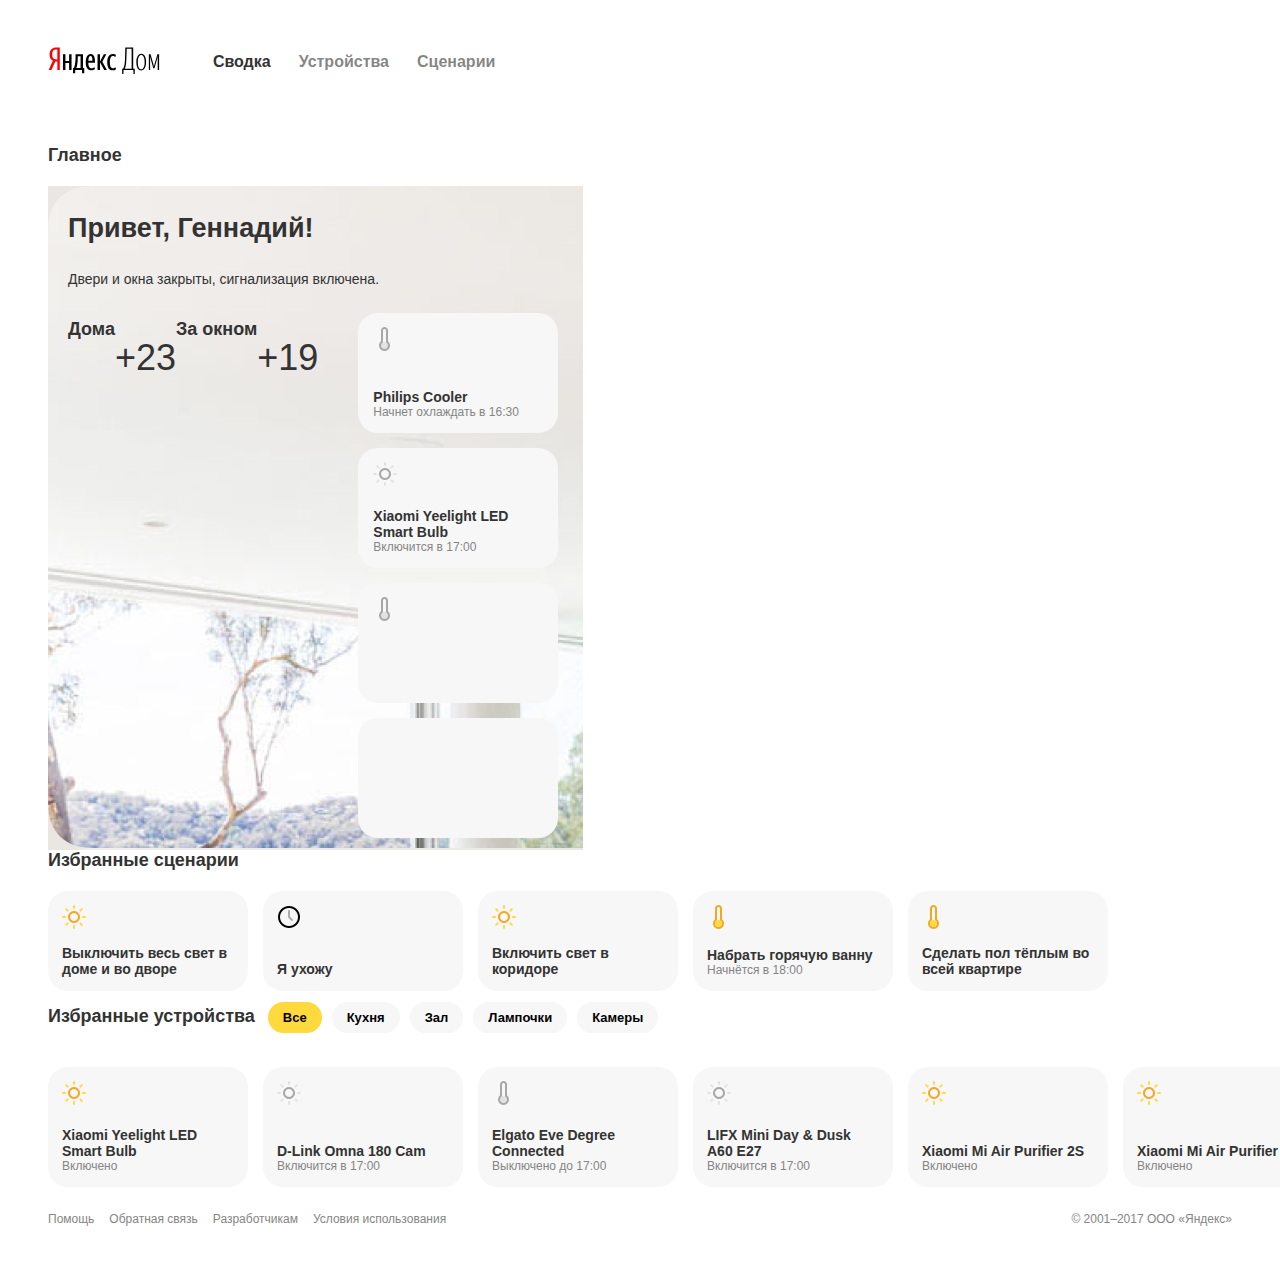
==== index.html @ 020e93a2 "добавлены базовые стили, отступы, шрифты, цвета" ====
<!DOCTYPE html>
<html lang="en">
<head>
  <meta charset="UTF-8">
  <meta name="viewport" content="width=device-width, initial-scale=1.0">
  <meta http-equiv="X-UA-Compatible" content="ie=edge">
  <link rel="stylesheet" href="css/style.css" />
  <title>Яндекс дом</title>
</head>
<body>
  <header class="main-header">
    <nav class="site-navigation">
      <ul class="site-navigation__list">
        <li class="site-navigation__item site-logo">
          <a href="#" class="site-navigation__link">
            <svg xmlns="http://www.w3.org/2000/svg" width="112.884" height="38.04">
              <path fill="red" d="M9.35 21.43v8.68h2.44V7.45H8.15c-3.59 0-6.6 2.38-6.6 7.13 0 3.39 1.33 5.23 3.33 6.25L.63 30.11h2.83l3.86-8.68zm0-2.03h-1.3c-2.12 0-3.87-1.17-3.87-4.82 0-3.77 1.91-5.07 3.87-5.07h1.3z"/>
              <path d="M36.26 28.09H35V14.14h-7.42v1.36c0 4.25-.16 9.19-1.62 12.59h-.98v5.16h2.22v-3.14h6.85v3.14h2.21zm10.75.95l-.57-1.9c-.63.44-1.74 1.07-3.14 1.07-1.96 0-2.98-1.9-2.98-5.51h6.66v-1.37c0-5.42-1.74-7.41-4.41-7.41-3.39 0-4.82 3.74-4.82 8.87 0 4.92 2.03 7.55 5.33 7.55 1.59 0 2.92-.51 3.93-1.3zm-25.9-14.9v6.78h-3.68v-6.78h-2.47v15.97h2.47v-7.16h3.68v7.16h2.44V14.14zM56.2 30.11h2.7l-4.53-8.46 3.96-7.51h-2.51l-3.83 7.38v-7.38h-2.47v15.97h2.47v-7.95zm8.5.23c1.46 0 2.47-.48 3.33-1.21l-.57-1.84c-.57.51-1.49.99-2.7.99-1.99 0-2.95-2.29-2.95-6.28 0-4.03 1.27-6.02 3.05-6.02 1.01 0 1.96.54 2.63 1.11l.35-2.35c-.7-.44-1.52-.82-2.95-.82-3.74 0-5.67 3.2-5.67 8.21 0 5.45 2.06 8.21 5.48 8.21zm-32.14-2.25h-4.25c1.33-3.4 1.49-8.31 1.49-11.67v-.28h2.76zm10.01-12.14c1.43 0 1.87 1.99 1.87 4.72h-4.09c.16-2.85.7-4.72 2.22-4.72zm41.05 12.87h-7.06c.85-1.05 1.36-3.3 1.64-6.69.26-3.27.42-7.64.51-13.38h4.91zm1.91 5.07h1.23v-5.07h-1.55V7.45h-7.93c-.09 6.31-.19 11.32-.5 14.68-.32 3.23-.86 5.77-1.97 6.69h-.66v5.07h1.23l.22-3.78h9.7zm7.7-3.46c2.76 0 4.88-3.1 4.88-8.4 0-5.48-2.12-8.21-4.88-8.21s-4.88 3.08-4.88 8.4c0 5.45 2.12 8.21 4.88 8.21zm0-1.2c-1.87 0-3.39-2.13-3.39-7.1 0-4.85 1.52-7.07 3.39-7.07s3.39 2.06 3.39 7.07c0 4.82-1.52 7.1-3.39 7.1zm12.05-1.02h1.23l2.66-9.38c.23-.76.35-1.49.51-2.38h.13c-.06.89-.13 1.75-.13 2.82v10.84h1.43V14.14h-1.71l-2.86 9.76c-.31 1.14-.44 1.87-.54 2.7h-.12c-.1-.83-.19-1.56-.51-2.7l-2.79-9.76h-1.74v15.97h1.27V19.27c0-1.14-.1-1.93-.16-2.79h.12c.19.8.29 1.49.54 2.35z"/>
            </svg>
            <span class="visually-hidden">Яндекс дом</span>
          </a>
        </li>
        <li class="site-navigation__item">
          <a href="#" class="site-navigation__link --active">Сводка</a>
        </li>
        <li class="site-navigation__item">
          <a href="#" class="site-navigation__link">Устройства</a>
        </li>
        <li class="site-navigation__item">
          <a href="#" class="site-navigation__link">Сценарии</a>
        </li>
      </ul>
    </nav>
  </header>
  <main class="main-page">
    <h1 class="visually-hidden">Главная страница "Умный дом"</h1>
    <section class="current-state">
      <h2 class="current-state__header section-header">Главное</h2>
      <div class="current-state__container">
        <div class="left-side">
          <h3 class="greeting-message">Привет, Геннадий!</h3>
          <p class="current-state__text general-state">Двери и окна закрыты, сигнализация включена.</p>
          <div class="temperature">
            <h3 class="temperature__header">Дома</h3>
            <p class="temperature__text">+23</p>
            <h3 class="temperature__header">За окном</h3>
            <p class="temperature__text">+19</p>          
          <div>
        </div>  
        <ul class="current-state__list schedule">
          <li class="schedule__item item-block">
            <div class="schedule__icon icon temperature-off"></div>
            <div class="item-container">
              <h3 class="schedule__item-header item-header">Philips Cooler</h3>
              <p class="schedule__item-text item-text">Начнет охлаждать в 16:30</p>
            </div>
          </li> 
          <li class="schedule__item item-block">
            <div class="schedule__icon icon light-off"></div>
            <div class="item-container">
              <h3 class="schedule__item-header item-header">Xiaomi Yeelight LED Smart Bulb</h3>
              <p class="schedule__item-text item-text">Включится в 17:00</p>
            </div>
          </li>
          <li class="schedule__item item-block">
            <div class="schedule__icon icon temperature-off"></div>
            <div class="item-container">
              <h3 class="schedule__item-header item-header"></h3>
              <p class="schedule__item-text item-text"></p>
            </div>
          </li> 
          <li class="schedule__item item-block">
            <div class="schedule__icon icon temperature__off"></div>
            <div class="item-container">
              <h3 class="schedule__item-header item-header"></h3>
              <p class="schedule__item-text item-text"></p>
            </div>
          </li>  
        </ul>
      </div>
    </section>
    <section class="favorites">
      <h2 class="favorites__header section-header">Избранные сценарии</h2>
      <ul class="favorites__list">
        <li class="favorites__item item-block">
          <div class="favorites__icon icon light-on"></div>
          <div class="item-container">
            <h3 class="favorites__item-header item-header">Выключить весь свет в доме и во дворе</h3>
            <p class="favorites__item-text item-text"></p> 
          </div>
        </li>
        <li class="favorites__item item-block">
          <div class="favorites__icon icon clock"></div>
          <div class="item-container">
            <h3 class="favorites__item-header item-header">Я ухожу</h3>
            <p class="favorites__item-text item-text"></p> 
          </div>
        </li>
        <li class="favorites__item item-block">
          <div class="favorites__icon icon light-on"></div>
          <div class="item-container">
            <h3 class="favorites__item-header item-header">Включить свет в коридоре</h3>
            <p class="favorites__item-text item-text"></p> 
          </div>
        </li>
        <li class="favorites__item item-block">
          <div class="favorites__icon icon temperature-on"></div>
          <div class="item-container">
            <h3 class="favorites__item-header item-header">Набрать горячую ванну</h3>
            <p class="favorites__item-text item-text">Начнётся в 18:00</p> 
          </div>
        </li>
        <li class="favorites__item item-block">
          <div class="favorites__icon icon temperature-on"></div>
          <div class="item-container">
            <h3 class="favorites__item-header item-header">Сделать пол тёплым во всей квартире</h3>
            <p class="favorites__item-text item-text"></p> 
          </div>
        </li>
      </ul>
    </section>
    <section class="features">
      <div class="features-container">
        <h2 class="features__header section-header">Избранные устройства</h2>
        <nav class="features__navigation">
          <ul class="features__navigation-list">
           <li class="features__navigation-item">
              <a href="#" class="features__navigation-link --selected">Все</a>
            </li>
           <li class="features__navigation-item">
              <a href="#" class="features__navigation-link">Кухня</a>
            </li>
           <li class="features__navigation-item">
             <a href="#" class="features__navigation-link">Зал</a>
            </li>
           <li class="features__navigation-item">
             <a href="#" class="features__navigation-link">Лампочки</a>
          </li>
            <li class="features__navigation-item">
              <a href="#" class="features__navigation-link">Камеры</a>
            </li>
          </ul>
        </nav>
      </div>
      <ul class="features__list">
        <li class="features__item item-block">
          <div class="features__icon icon light-on"></div>
          <div class="item-container">
            <h3 class="features__item-header item-header">Xiaomi Yeelight LED Smart Bulb</h3>
            <p class="features__item-text item-text">Включено</p> 
          </div>  
        </li>
        <li class="features__item item-block">
          <div class="features__icon icon light-off"></div>
          <div class="item-container">
            <h3 class="features__item-header item-header">D-Link Omna 180 Cam</h3>
            <p class="features__item-text item-text">Включится в 17:00</p> 
          </div>  
        </li>
        <li class="features__item item-block">
          <div class="features__icon icon temperature-off"></div>
          <div class="item-container">
            <h3 class="features__item-header item-header">Elgato Eve Degree Connected</h3>
            <p class="features__item-text item-text">Выключено до 17:00</p> 
          </div>
        </li>
        <li class="features__item item-block">
          <div class="features__icon icon light-off"></div>
          <div class="item-container">
            <h3 class="features__item-header item-header">LIFX Mini Day & Dusk A60 E27</h3>
            <p class="features__item-text item-text">Включится в 17:00</p> 
          </div>
        </li>
        <li class="features__item item-block">
          <div class="features__icon icon light-on"></div>
          <div class="item-container">
            <h3 class="features__item-header item-header">Xiaomi Mi Air Purifier 2S</h3>
            <p class="features__item-text item-text">Включено</p> 
          </div>
        </li>
        <li class="features__item item-block">
          <div class="features__icon icon light-on"></div>
          <div class="item-container">
            <h3 class="features__item-header item-header">Xiaomi Mi Air Purifier 2S</h3>
            <p class="features__item-text item-text">Включено</p> 
          </div>
        </li>
        <li class="features__item item-block">
          <div class="features__icon icon light-on"></div>
          <div class="item-container">
            <h3 class="features__item-header item-header">Xiaomi Mi Air Purifier 2S</h3>
            <p class="features__item-text item-text">Включено</p> 
          </div>
        </li>    
      </ul>
    </section>
  </main>
  <footer class="footer">
    <ul class="footer__list">
      <li class="footer__item">
        <a href="#" class="footer__link">Помощь</a>
      </li>
      <li class="footer__item">
        <a href="#" class="footer__link">Обратная связь</a>
      </li>
      <li class="footer__item">
        <a href="#" class="footer__link">Разработчикам</a>
      </li>
      <li class="footer__item">
        <a href="#" class="footer__link">Условия использования</a>
      </li>
    </ul>
    <p class="about-company">© 2001–2017  ООО «Яндекс»</p>
  </footer>
</body>
</html>
---- css/style.css ----
body {
  padding-left: 40px;
  padding-right: 40px;
  font-family: Arial, Helvetica, sans-serif;
  font-size: 12px;
  line-height: 14px;
  color: #333;
  box-sizing: border-box;
}

*, *::before, *::after {
  box-sizing: inherit;
}

.visually-hidden {
  position: absolute;
  clip: rect(0 0 0 0);
  width: 1px;
  height: 1px;
  margin: -1px;
}

.main-header {
  padding-top: 32px;
  padding-bottom: 33px; 
}

.site-navigation__list {
  display: flex;
  align-items: center;
  padding: 0;
  margin: 0;
  list-style: none;
}

.site-navigation__item {
  padding: 0;
  margin: 0;
  margin-right: 28px;
}

.site-navigation__item:last-child {
  margin-right: 0;
}

.site-logo {
  margin-right: 52px;
}

.site-navigation__link {
  font-size: 16px;
  line-height: 20px;
  font-weight: bold;
  color: rgba(51, 51, 51, 0.6);
  text-decoration: none;
}

.site-navigation__link:hover,
.--active {
  color: #333;
}

.site-navigation__link:active, {
  color: #000;
}

/*==============main================*/

.main-page {
  display: flex;
  flex-wrap: wrap;
  padding-top: 29px;
}

.current-state {
  overflow: hidden;
}

.section-header {
  padding: 0;
  margin: 0;
  margin-bottom: 20px;
  font-size: 18px;
  line-height: 21px;
  font-weight: bold;
}

.temperature__text {
  font-size: 36px;
  line-height: 42px;
}

.current-state__container {
  display: flex;
  justify-content: space-between;
  padding-left: 20px;
  padding-right: 25px;
  background-color: #eae7e3;
  background-image: url(../img/main-background.png);
}

.greeting-message {
  font-size: 27px;
  line-height: 31px;
  font-weight: bold;
}

.current-state__text {
  font-size: 14px;
  line-height: 16px;
}

.temperature {
  display: flex;
}

.temperature__header {
  font-size: 18px;
  line-height: 21px;
  font-weight: bold;
  color: #333;
}

.item-block {
  display: flex;
  flex-direction: column;
  justify-content: space-between;
  background-color: #f7f7f7;
  border-radius: 20px;
}

.item-block:hover {
  background-color: #fff;
  box-shadow: 0 2px 6px 0 rgba(197,186,186,0.50);
  cursor: pointer;
}

.schedule__item {
  width: 200px;
  height: 120px;
  padding: 14px 15px;
  margin-bottom: 15px;
}

.schedule__item:last-child {
  margin-bottom: 0;
}

.icon {
  justify-self: flex-start;
  width: 24px;
  height: 24px;
  background-repeat: no-repeat;
}

.temperature-off {
  background-image: url(../img/temperature-off.png);
}

.temperature-on {
  background-image: url(../img/temperature-on.png);
}

.light-off {
  background-image: url(../img/light-off.png);
}

.light-on {
  background-image: url(../img/light-on.png);
}

.clock {
  background-image: url(../img/clock.png);
}

.item-header {
  padding: 0;
  margin: 0;
  font-size: 14px;
  line-height: 16px;
  font-weight: bold;
}

.item-text {
  padding: 0;
  margin: 0;
  color: #858585;
}

.features__header {
  margin-right: 13px;
}

.features-container {
  display: flex;
  margin-bottom: 20px;
  align-items: baseline;
}

.favorites__list {
  display: flex;
  flex-wrap: wrap;
  padding: 0;
  margin: 0;
}

.favorites__item {
  width: 200px;
  height: 100px;
  padding: 0;
  margin: 0;
  margin-right: 15px;
  margin-bottom: 15px;
  padding: 14px;
}

.features__navigation-list {
  display: flex;
  list-style: none;
  padding: 0;
  margin: 0;
}

.features__navigation-item {
  padding: 0;
  margin: 0;
  margin-right: 10px;
}

.features__navigation-item:last-child {
  margin-left: 0;
}

.features__navigation-link {
  padding: 8px 15px;
  font-size: 13px;
  line-height: 15px;
  font-weight: bold;
  color: #000;
  text-decoration: none;
  background-color: #f7f7f7;
  border-radius: 20px;
}

.features__navigation-link:hover,
.features__navigation-link:active,
.--selected {
  background-color: #ffd93e;
} 

.features__list {
  display: flex;
  padding: 0;
  margin: 0;
}

.features__item {
  width: 200px;
  height: 120px;
  padding: 0;
  margin: 0;
  margin-right: 15px;
  padding: 14px;
}

.features__item:last-child {
  margin-right: 0;
}

/*==============footer================*/

.footer {
  display: flex;
  justify-content: space-between;
  align-items: center;
  padding-top: 25px;
  padding-bottom: 27px;
}

.footer__list {
  display: flex;
  list-style: none;
  padding: 0;
  margin: 0;
}

.footer__item {
  padding: 0;
  margin: 0;
  margin-right: 15px;
}

.footer__item:last-child {
  margin-right: 0;
}

.footer__link {
  text-decoration: none;
  color: #858585;
}

.about-company {
  padding: 0;
  margin: 0;
  color: #858585;
}
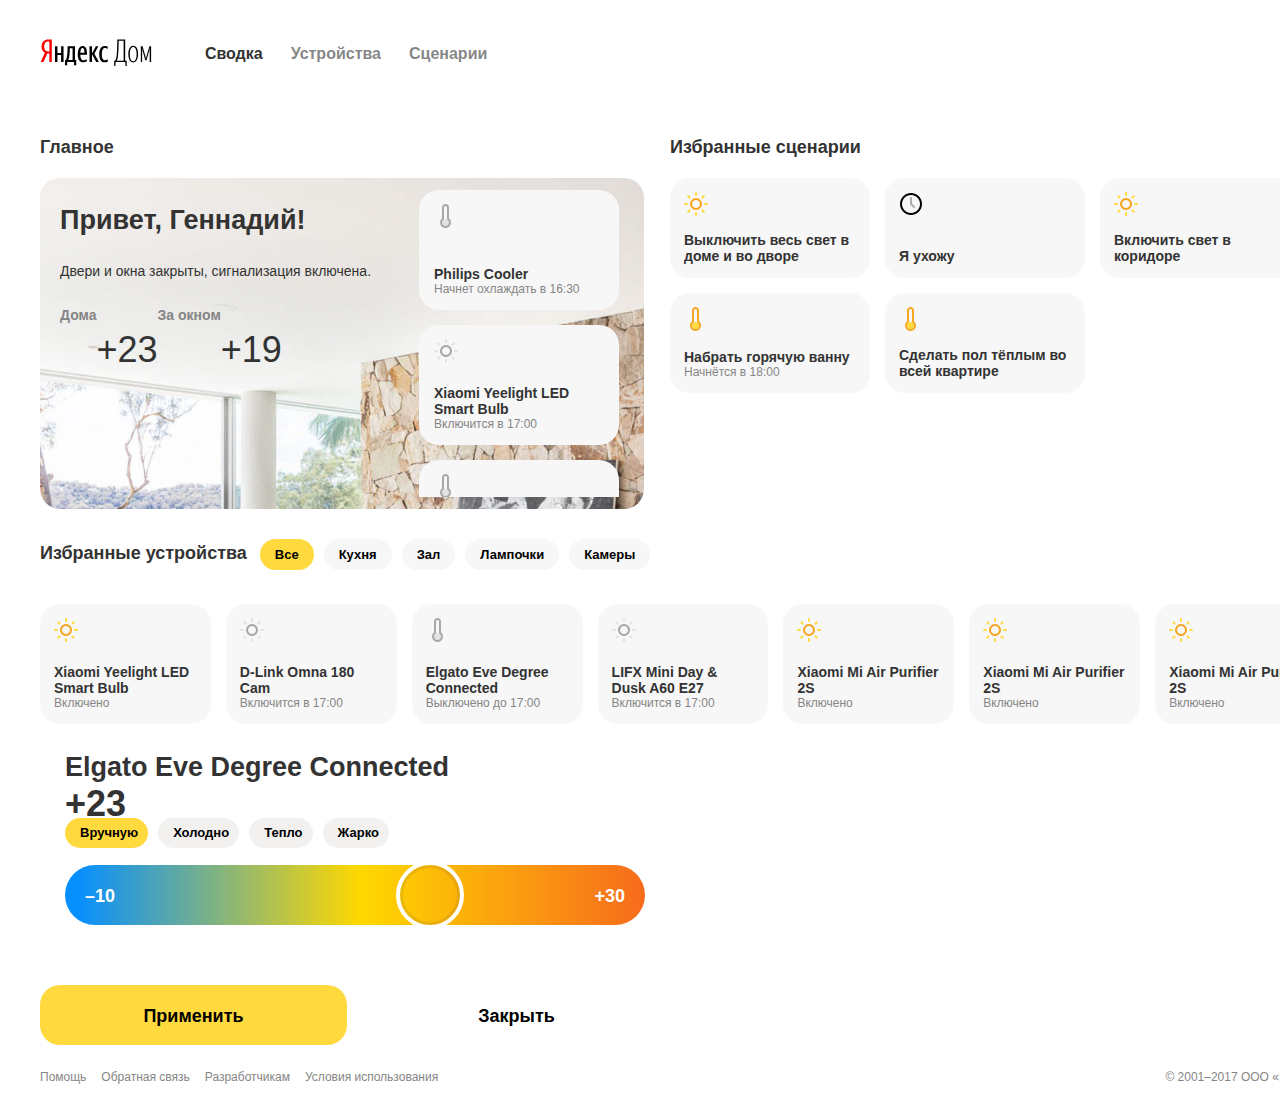
==== commit 40f786e6: "попап" ====
--- a/index.html
+++ b/index.html
@@ -45,7 +45,7 @@
             <p class="temperature__text">+23</p>
             <h3 class="temperature__header">За окном</h3>
             <p class="temperature__text">+19</p>          
-          <div>
+          </div>
         </div>  
         <ul class="current-state__list schedule">
           <li class="schedule__item item-block">
@@ -194,6 +194,48 @@
         </li>    
       </ul>
     </section>
+<!-- ======================== popups ============================ -->	
+
+	<section class="popup cooler">
+	  <form class="popup__form">
+		<div class="popup-container">
+		  <div class="popup-header">
+	        <h2 class="popup__header">Elgato Eve Degree Connected</h2>
+	        <!--<p class="popup__text popup-status">Включено</p>-->
+		    <p class="popup__text popup-value">+23</p>
+			<div class="popup-icon"></div>
+		  </div>
+	      <ul class="popup__list">
+	        <li class="popup__item">
+			  <input type="radio" class="popup__input visually-hidden" id="manual" name="popup" checked>
+	   	      <label class="popup__label" for="manual">Вручную</label>
+		    </li>
+	        <li class="popup__item">
+		      <input type="radio" class="popup__input visually-hidden" id="cold" name="popup">
+			  <label class="popup__label" for="cold">Холодно</label>
+		    </li>
+	        <li class="popup__item">
+		      <input type="radio" class="popup__input visually-hidden" id="warm" name="popup">
+			  <label class="popup__label" for="warm">Тепло</label>
+		    </li>
+	        <li class="popup__item">
+		      <input type="radio" class="popup__input visually-hidden" id="hot" name="popup">
+			  <label class="popup__label" for="hot">Жарко</label>
+		    </li>		
+	      </ul>
+	      <div class="popup__value-block">
+		    <p class="value-block popup-min">–10</p>
+		    <div class="value-block__pin"></div>
+		    <p class="value-block popup-max">+30</p>
+	      </div>
+		</div>
+		<div class="popup-buttons-container">
+		  <input type="submit" class="popup__button popup-submit-button" value="Применить">
+		  <input type="button" class="popup__button popup-close-button" value="Закрыть">
+		</div>
+	  </form>	
+	</section>
+	
   </main>
   <footer class="footer">
     <ul class="footer__list">
--- a/css/style.css
+++ b/css/style.css
@@ -1,6 +1,8 @@
 body {
+  width: 1366px;
   padding-left: 40px;
   padding-right: 40px;
+  margin: 0 auto;
   font-family: Arial, Helvetica, sans-serif;
   font-size: 12px;
   line-height: 14px;
@@ -73,7 +75,8 @@
 }
 
 .current-state {
-  overflow: hidden;
+  width: 630px;
+  margin-bottom: 29px;
 }
 
 .section-header {
@@ -93,10 +96,14 @@
 .current-state__container {
   display: flex;
   justify-content: space-between;
+  height: 331px;
   padding-left: 20px;
   padding-right: 25px;
+  margin-right: 26px;
   background-color: #eae7e3;
   background-image: url(../img/main-background.png);
+  background-size: auto 100%;
+  border-radius: 20px;
 }
 
 .greeting-message {
@@ -115,10 +122,9 @@
 }
 
 .temperature__header {
-  font-size: 18px;
-  line-height: 21px;
-  font-weight: bold;
-  color: #333;
+  font-size: 14px;
+  line-height: 16px;
+  color: #858585;
 }
 
 .item-block {
@@ -131,8 +137,13 @@
 
 .item-block:hover {
   background-color: #fff;
-  box-shadow: 0 2px 6px 0 rgba(197,186,186,0.50);
+  box-shadow: 0 2px 6px 0 rgba(197, 186, 186, 0.5);
   cursor: pointer;
+}
+
+.schedule {
+  overflow-y: scroll;
+  overflow-x: hidden;
 }
 
 .schedule__item {
@@ -197,6 +208,10 @@
   align-items: baseline;
 }
 
+.favorites {
+	width: 645px;
+}
+
 .favorites__list {
   display: flex;
   flex-wrap: wrap;
@@ -212,6 +227,12 @@
   margin-right: 15px;
   margin-bottom: 15px;
   padding: 14px;
+}
+
+.features {
+  padding-top: 5px;
+  padding-bottom: 3px;
+  overflow-x: scroll;
 }
 
 .features__navigation-list {
@@ -303,4 +324,138 @@
   padding: 0;
   margin: 0;
   color: #858585;
+}
+
+/*==============popup================*/
+
+.popup-container {
+  width: 630px;
+  height: 238px;
+  padding: 25px;
+  margin-bottom: 20px;
+  background-color: #fff;
+  border-radius: 20px;
+}
+
+.popup-header {
+	
+}
+
+.popup__header {
+  margin: 0;
+  font-size: 27px;
+  line-height: 31px;
+  font-weight: bold;
+}
+
+.popup-status {
+  margin: 0;
+  font-size: 14px;
+  line-height: 16px;
+}
+
+.popup-value {
+  margin: 0;
+  font-size: 36px;
+  line-height: 42px;
+  font-weight: bold;
+}
+
+.popup__list {
+  display: flex;
+  margin: 0;
+  margin-bottom: 25px;
+  padding: 0;
+  list-style: none;
+}
+
+.popup__item {
+  margin: 0;
+  margin-right: 10px;
+  padding: 0;
+}
+
+.popup__item:last-child {
+  margin-right: 10px;  
+}
+
+.popup__label {
+  padding-top: 7px;
+  padding-bottom: 8px;
+  padding-left: 15px;
+  padding-right: 10px;
+  font-size: 13px;
+  line-height: 15px;
+  font-weight: bold;
+  color: #000;
+  border-radius: 20px;
+  background-color: #f2f1f0;
+}
+
+.popup__input:checked ~ .popup__label {
+  background-color: #ffd93e;
+}
+
+.popup__value-block {
+  position: relative;
+  display: flex;
+  justify-content: space-between;
+  width: 580px;
+  height: 60px;	
+  padding-top: 21px;
+  padding-bottom: 18px;
+  padding-left: 20px;
+  padding-right: 20px;
+  background-image: linear-gradient(90deg, #068fff 2%, #ffd800 51%, #f76b1c 100%);
+  border-radius: 30px;
+  overflow: hidden;
+}
+
+.value-block {
+  margin: 0;
+  padding: 0;
+  font-size: 18px;
+  line-height: 21px;
+  font-weight: bold;
+  color: #fff;
+}
+
+.value-block__pin {
+  position: absolute;
+  content: "";
+  top: -4px;
+  right: 181px;
+  width: 68px;
+  height: 68px;
+  border: 4px solid #fff;
+  box-shadow: inset 0 0 0 3px rgba(51, 51, 51, 0.1);
+  border-radius: 50%;
+  cursor: pointer;
+}
+
+.popup-buttons-container {
+  display: flex;
+  justify-content: space-between;
+}
+
+.popup__button {
+  width: 307px;
+  height: 60px;
+  padding-top: 21px;
+  padding-bottom: 18px;
+  font-size: 18px;
+  line-height: 21px;
+  font-weight: bold;
+  color: #000;
+  text-align: center;
+  border-radius: 20px;
+  border: 0;
+}
+
+.popup-submit-button {
+  background-color: #ffd93e;
+}
+
+.popup-close-button {
+  background-color: #fff;
 }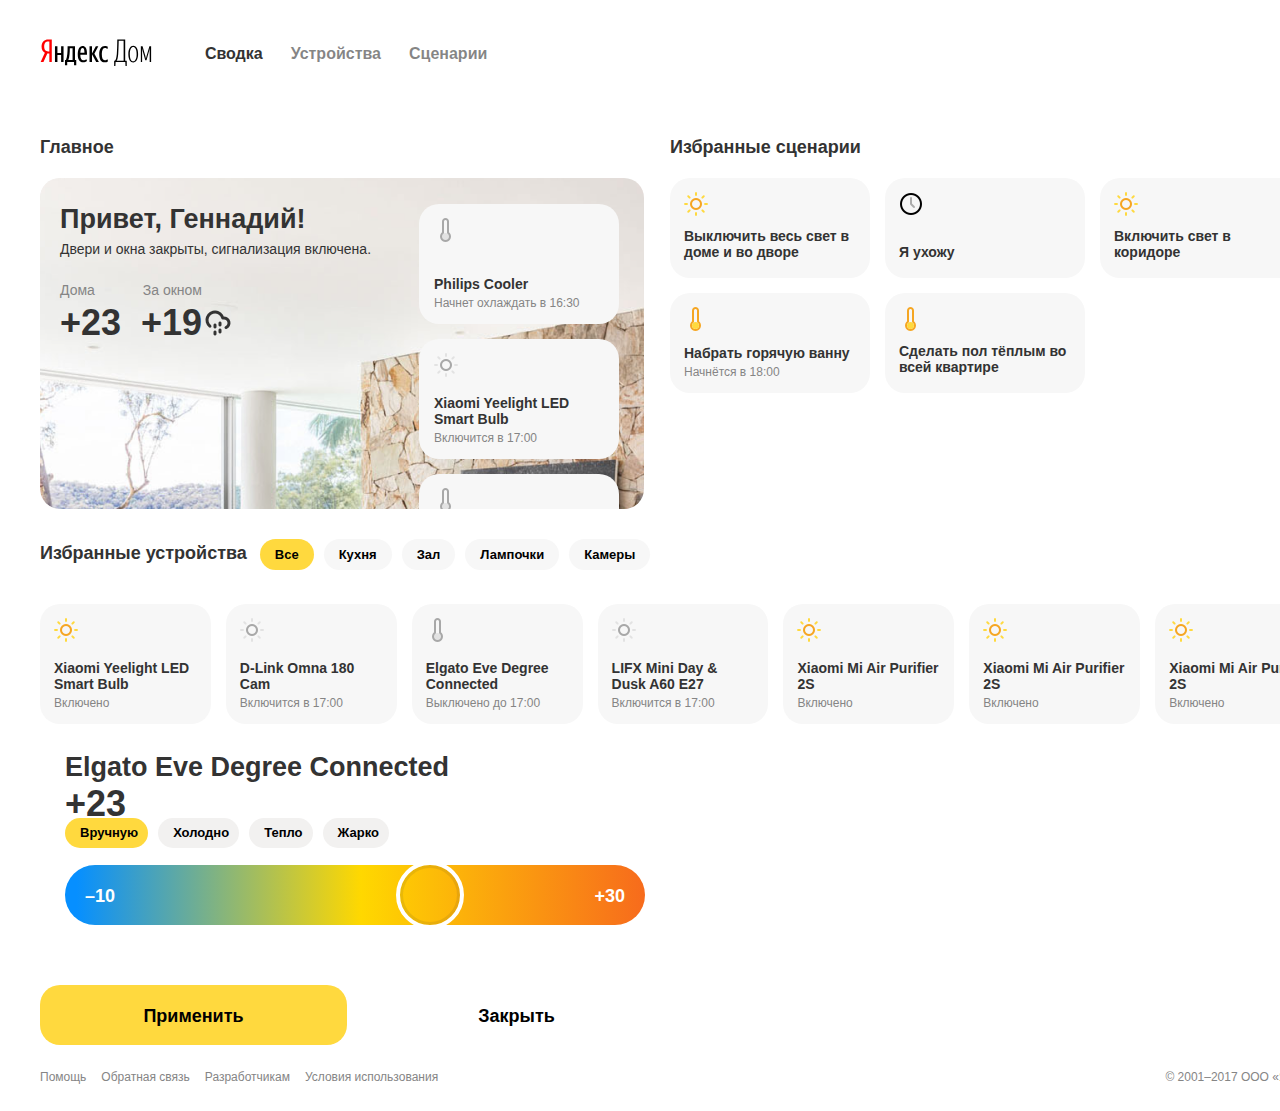
==== commit f0a8b957: "от 12.08.18 с работы" ====
--- a/index.html
+++ b/index.html
@@ -8,6 +8,7 @@
   <title>Яндекс дом</title>
 </head>
 <body>
+  <div class="popup-overlay"></div>
   <header class="main-header">
     <nav class="site-navigation">
       <ul class="site-navigation__list">
@@ -40,11 +41,11 @@
         <div class="left-side">
           <h3 class="greeting-message">Привет, Геннадий!</h3>
           <p class="current-state__text general-state">Двери и окна закрыты, сигнализация включена.</p>
-          <div class="temperature">
+          <div class="temperature rain">
             <h3 class="temperature__header">Дома</h3>
-            <p class="temperature__text">+23</p>
             <h3 class="temperature__header">За окном</h3>
-            <p class="temperature__text">+19</p>          
+			<p class="temperature__text">+23</p>
+            <p class="temperature__text">+19</p>
           </div>
         </div>  
         <ul class="current-state__list schedule">
@@ -254,5 +255,6 @@
     </ul>
     <p class="about-company">© 2001–2017  ООО «Яндекс»</p>
   </footer>
+  <script src="js/script.js"></script>
 </body>
 </html>--- a/css/style.css
+++ b/css/style.css
@@ -7,11 +7,13 @@
   font-size: 12px;
   line-height: 14px;
   color: #333;
-  box-sizing: border-box;
+  -webkit-box-sizing: border-box;
+          box-sizing: border-box;
 }
 
 *, *::before, *::after {
-  box-sizing: inherit;
+  -webkit-box-sizing: inherit;
+          box-sizing: inherit;
 }
 
 .visually-hidden {
@@ -28,8 +30,12 @@
 }
 
 .site-navigation__list {
-  display: flex;
-  align-items: center;
+  display: -webkit-box;
+  display: -ms-flexbox;
+  display: flex;
+  -webkit-box-align: center;
+      -ms-flex-align: center;
+          align-items: center;
   padding: 0;
   margin: 0;
   list-style: none;
@@ -69,8 +75,11 @@
 /*==============main================*/
 
 .main-page {
-  display: flex;
-  flex-wrap: wrap;
+  display: -webkit-box;
+  display: -ms-flexbox;
+  display: flex;
+  -ms-flex-wrap: wrap;
+      flex-wrap: wrap;
   padding-top: 29px;
 }
 
@@ -88,15 +97,16 @@
   font-weight: bold;
 }
 
-.temperature__text {
-  font-size: 36px;
-  line-height: 42px;
-}
 
 .current-state__container {
-  display: flex;
-  justify-content: space-between;
+  display: -webkit-box;
+  display: -ms-flexbox;
+  display: flex;
+  -webkit-box-pack: justify;
+      -ms-flex-pack: justify;
+          justify-content: space-between;
   height: 331px;
+  padding-top: 26px;
   padding-left: 20px;
   padding-right: 25px;
   margin-right: 26px;
@@ -107,43 +117,94 @@
 }
 
 .greeting-message {
+  margin: 0;
+  margin-bottom: 6px;
   font-size: 27px;
   line-height: 31px;
   font-weight: bold;
 }
 
+
 .current-state__text {
+  margin: 0;
+  margin-bottom: 25px;
   font-size: 14px;
   line-height: 16px;
 }
 
 .temperature {
-  display: flex;
+  position: relative;
+  display: -webkit-box;
+  display: -ms-flexbox;
+  display: flex;
+  -webkit-box-pack: justify;
+      -ms-flex-pack: justify;
+          justify-content: space-between;
+  -ms-flex-wrap: wrap;
+      flex-wrap: wrap;
+  width: 142px;
 }
 
 .temperature__header {
+  margin: 0;
+  margin-bottom: 4px;
   font-size: 14px;
   line-height: 16px;
+  font-weight: normal;
   color: #858585;
 }
 
+.temperature__text {
+  margin: 0;
+  font-size: 36px;
+  line-height: 42px;
+  font-weight: bold;
+}
+
+.temperature:after {
+  position: absolute;
+  content: "";
+  width: 26px;
+  height: 26px;
+  right: -29px;
+  bottom: 8px;
+  background-repeat: no-repeat;
+}
+
+.rain:after {
+  background-image: url(../img/cloud-drizzle.png);
+}
+
 .item-block {
-  display: flex;
-  flex-direction: column;
-  justify-content: space-between;
+  display: -webkit-box;
+  display: -ms-flexbox;
+  display: flex;
+  -webkit-box-orient: vertical;
+  -webkit-box-direction: normal;
+      -ms-flex-direction: column;
+          flex-direction: column;
+  -webkit-box-pack: justify;
+      -ms-flex-pack: justify;
+          justify-content: space-between;
   background-color: #f7f7f7;
   border-radius: 20px;
 }
 
 .item-block:hover {
   background-color: #fff;
-  box-shadow: 0 2px 6px 0 rgba(197, 186, 186, 0.5);
+  -webkit-box-shadow: 0 2px 6px 0 rgba(197, 186, 186, 0.5);
+          box-shadow: 0 2px 6px 0 rgba(197, 186, 186, 0.5);
   cursor: pointer;
 }
 
 .schedule {
+  margin: 0;
   overflow-y: scroll;
   overflow-x: hidden;
+}
+
+.schedule::-webkit-scrollbar {
+  width: 0;
 }
 
 .schedule__item {
@@ -195,6 +256,7 @@
 .item-text {
   padding: 0;
   margin: 0;
+  margin-top: 4px;
   color: #858585;
 }
 
@@ -203,9 +265,13 @@
 }
 
 .features-container {
+  display: -webkit-box;
+  display: -ms-flexbox;
   display: flex;
   margin-bottom: 20px;
-  align-items: baseline;
+  -webkit-box-align: baseline;
+      -ms-flex-align: baseline;
+          align-items: baseline;
 }
 
 .favorites {
@@ -213,10 +279,24 @@
 }
 
 .favorites__list {
-  display: flex;
-  flex-wrap: wrap;
-  padding: 0;
-  margin: 0;
+  position: relative;
+  display: -webkit-box;
+  display: -ms-flexbox;
+  display: flex;
+  -ms-flex-wrap: wrap;
+      flex-wrap: wrap;
+  padding: 0;
+  margin: 0;
+}
+
+.favorites__list:before,
+.favorites__list:after {
+  content: "";
+  position: absolute;
+  width: ;
+  height:;
+  top: 0;
+  background-repeat: no-repeat;
 }
 
 .favorites__item {
@@ -235,7 +315,13 @@
   overflow-x: scroll;
 }
 
+.features::-webkit-scrollbar  {
+  width: 0;
+}
+
 .features__navigation-list {
+  display: -webkit-box;
+  display: -ms-flexbox;
   display: flex;
   list-style: none;
   padding: 0;
@@ -270,11 +356,13 @@
 } 
 
 .features__list {
-  display: flex;
-  padding: 0;
-  margin: 0;
-}
-
+  display: -webkit-box;
+  display: -ms-flexbox;
+  display: flex;
+  padding: 0;
+  margin: 0;
+}
+.features__list 
 .features__item {
   width: 200px;
   height: 120px;
@@ -291,14 +379,22 @@
 /*==============footer================*/
 
 .footer {
-  display: flex;
-  justify-content: space-between;
-  align-items: center;
+  display: -webkit-box;
+  display: -ms-flexbox;
+  display: flex;
+  -webkit-box-pack: justify;
+      -ms-flex-pack: justify;
+          justify-content: space-between;
+  -webkit-box-align: center;
+      -ms-flex-align: center;
+          align-items: center;
   padding-top: 25px;
   padding-bottom: 27px;
 }
 
 .footer__list {
+  display: -webkit-box;
+  display: -ms-flexbox;
   display: flex;
   list-style: none;
   padding: 0;
@@ -327,6 +423,29 @@
 }
 
 /*==============popup================*/
+
+.popup-overlay {
+  display: none;
+  position: fixed;
+  top: 0;
+  left: 0;
+  height: 100%;
+  width: 100%;
+  z-index: 9;
+  background-color: rgba(51, 51, 51, 0.5);
+}
+
+.popup-overlay-show {
+  display: block;
+}
+
+.popup {
+	
+}
+
+.popup-show {
+	
+}
 
 .popup-container {
   width: 630px;
@@ -362,6 +481,8 @@
 }
 
 .popup__list {
+  display: -webkit-box;
+  display: -ms-flexbox;
   display: flex;
   margin: 0;
   margin-bottom: 25px;
@@ -398,14 +519,21 @@
 
 .popup__value-block {
   position: relative;
-  display: flex;
-  justify-content: space-between;
+  display: -webkit-box;
+  display: -ms-flexbox;
+  display: flex;
+  -webkit-box-pack: justify;
+      -ms-flex-pack: justify;
+          justify-content: space-between;
   width: 580px;
   height: 60px;	
   padding-top: 21px;
   padding-bottom: 18px;
   padding-left: 20px;
   padding-right: 20px;
+  background-image: -webkit-gradient(linear, left top, right top, color-stop(2%, #068fff), color-stop(51%, #ffd800), to(#f76b1c));
+  background-image: -webkit-linear-gradient(left, #068fff 2%, #ffd800 51%, #f76b1c 100%);
+  background-image: -o-linear-gradient(left, #068fff 2%, #ffd800 51%, #f76b1c 100%);
   background-image: linear-gradient(90deg, #068fff 2%, #ffd800 51%, #f76b1c 100%);
   border-radius: 30px;
   overflow: hidden;
@@ -428,14 +556,19 @@
   width: 68px;
   height: 68px;
   border: 4px solid #fff;
-  box-shadow: inset 0 0 0 3px rgba(51, 51, 51, 0.1);
+  -webkit-box-shadow: inset 0 0 0 3px rgba(51, 51, 51, 0.1);
+          box-shadow: inset 0 0 0 3px rgba(51, 51, 51, 0.1);
   border-radius: 50%;
   cursor: pointer;
 }
 
 .popup-buttons-container {
-  display: flex;
-  justify-content: space-between;
+  display: -webkit-box;
+  display: -ms-flexbox;
+  display: flex;
+  -webkit-box-pack: justify;
+      -ms-flex-pack: justify;
+          justify-content: space-between;
 }
 
 .popup__button {
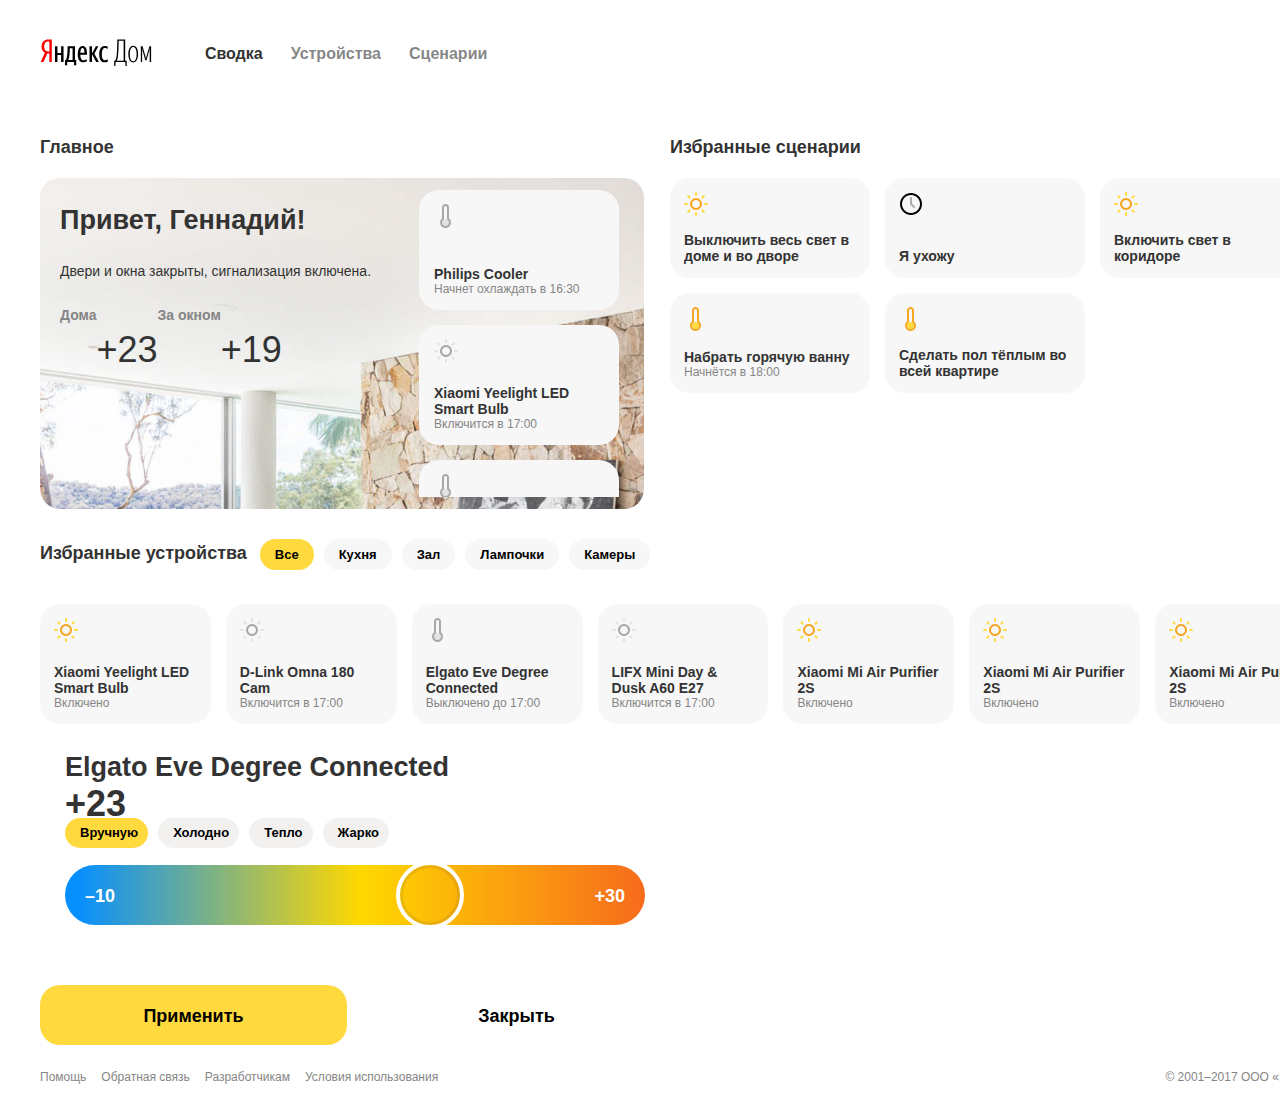
==== commit 9f603d57: "Revert "от 12.08.18 с работы"" ====
--- a/index.html
+++ b/index.html
@@ -8,7 +8,6 @@
   <title>Яндекс дом</title>
 </head>
 <body>
-  <div class="popup-overlay"></div>
   <header class="main-header">
     <nav class="site-navigation">
       <ul class="site-navigation__list">
@@ -41,11 +40,11 @@
         <div class="left-side">
           <h3 class="greeting-message">Привет, Геннадий!</h3>
           <p class="current-state__text general-state">Двери и окна закрыты, сигнализация включена.</p>
-          <div class="temperature rain">
+          <div class="temperature">
             <h3 class="temperature__header">Дома</h3>
+            <p class="temperature__text">+23</p>
             <h3 class="temperature__header">За окном</h3>
-			<p class="temperature__text">+23</p>
-            <p class="temperature__text">+19</p>
+            <p class="temperature__text">+19</p>          
           </div>
         </div>  
         <ul class="current-state__list schedule">
@@ -255,6 +254,5 @@
     </ul>
     <p class="about-company">© 2001–2017  ООО «Яндекс»</p>
   </footer>
-  <script src="js/script.js"></script>
 </body>
 </html>--- a/css/style.css
+++ b/css/style.css
@@ -7,13 +7,11 @@
   font-size: 12px;
   line-height: 14px;
   color: #333;
-  -webkit-box-sizing: border-box;
-          box-sizing: border-box;
+  box-sizing: border-box;
 }
 
 *, *::before, *::after {
-  -webkit-box-sizing: inherit;
-          box-sizing: inherit;
+  box-sizing: inherit;
 }
 
 .visually-hidden {
@@ -30,12 +28,8 @@
 }
 
 .site-navigation__list {
-  display: -webkit-box;
-  display: -ms-flexbox;
-  display: flex;
-  -webkit-box-align: center;
-      -ms-flex-align: center;
-          align-items: center;
+  display: flex;
+  align-items: center;
   padding: 0;
   margin: 0;
   list-style: none;
@@ -75,11 +69,8 @@
 /*==============main================*/
 
 .main-page {
-  display: -webkit-box;
-  display: -ms-flexbox;
-  display: flex;
-  -ms-flex-wrap: wrap;
-      flex-wrap: wrap;
+  display: flex;
+  flex-wrap: wrap;
   padding-top: 29px;
 }
 
@@ -97,16 +88,15 @@
   font-weight: bold;
 }
 
+.temperature__text {
+  font-size: 36px;
+  line-height: 42px;
+}
 
 .current-state__container {
-  display: -webkit-box;
-  display: -ms-flexbox;
-  display: flex;
-  -webkit-box-pack: justify;
-      -ms-flex-pack: justify;
-          justify-content: space-between;
+  display: flex;
+  justify-content: space-between;
   height: 331px;
-  padding-top: 26px;
   padding-left: 20px;
   padding-right: 25px;
   margin-right: 26px;
@@ -117,94 +107,43 @@
 }
 
 .greeting-message {
-  margin: 0;
-  margin-bottom: 6px;
   font-size: 27px;
   line-height: 31px;
   font-weight: bold;
 }
 
-
 .current-state__text {
-  margin: 0;
-  margin-bottom: 25px;
   font-size: 14px;
   line-height: 16px;
 }
 
 .temperature {
-  position: relative;
-  display: -webkit-box;
-  display: -ms-flexbox;
-  display: flex;
-  -webkit-box-pack: justify;
-      -ms-flex-pack: justify;
-          justify-content: space-between;
-  -ms-flex-wrap: wrap;
-      flex-wrap: wrap;
-  width: 142px;
+  display: flex;
 }
 
 .temperature__header {
-  margin: 0;
-  margin-bottom: 4px;
   font-size: 14px;
   line-height: 16px;
-  font-weight: normal;
   color: #858585;
 }
 
-.temperature__text {
-  margin: 0;
-  font-size: 36px;
-  line-height: 42px;
-  font-weight: bold;
-}
-
-.temperature:after {
-  position: absolute;
-  content: "";
-  width: 26px;
-  height: 26px;
-  right: -29px;
-  bottom: 8px;
-  background-repeat: no-repeat;
-}
-
-.rain:after {
-  background-image: url(../img/cloud-drizzle.png);
-}
-
 .item-block {
-  display: -webkit-box;
-  display: -ms-flexbox;
-  display: flex;
-  -webkit-box-orient: vertical;
-  -webkit-box-direction: normal;
-      -ms-flex-direction: column;
-          flex-direction: column;
-  -webkit-box-pack: justify;
-      -ms-flex-pack: justify;
-          justify-content: space-between;
+  display: flex;
+  flex-direction: column;
+  justify-content: space-between;
   background-color: #f7f7f7;
   border-radius: 20px;
 }
 
 .item-block:hover {
   background-color: #fff;
-  -webkit-box-shadow: 0 2px 6px 0 rgba(197, 186, 186, 0.5);
-          box-shadow: 0 2px 6px 0 rgba(197, 186, 186, 0.5);
+  box-shadow: 0 2px 6px 0 rgba(197, 186, 186, 0.5);
   cursor: pointer;
 }
 
 .schedule {
-  margin: 0;
   overflow-y: scroll;
   overflow-x: hidden;
-}
-
-.schedule::-webkit-scrollbar {
-  width: 0;
 }
 
 .schedule__item {
@@ -256,7 +195,6 @@
 .item-text {
   padding: 0;
   margin: 0;
-  margin-top: 4px;
   color: #858585;
 }
 
@@ -265,13 +203,9 @@
 }
 
 .features-container {
-  display: -webkit-box;
-  display: -ms-flexbox;
   display: flex;
   margin-bottom: 20px;
-  -webkit-box-align: baseline;
-      -ms-flex-align: baseline;
-          align-items: baseline;
+  align-items: baseline;
 }
 
 .favorites {
@@ -279,24 +213,10 @@
 }
 
 .favorites__list {
-  position: relative;
-  display: -webkit-box;
-  display: -ms-flexbox;
-  display: flex;
-  -ms-flex-wrap: wrap;
-      flex-wrap: wrap;
-  padding: 0;
-  margin: 0;
-}
-
-.favorites__list:before,
-.favorites__list:after {
-  content: "";
-  position: absolute;
-  width: ;
-  height:;
-  top: 0;
-  background-repeat: no-repeat;
+  display: flex;
+  flex-wrap: wrap;
+  padding: 0;
+  margin: 0;
 }
 
 .favorites__item {
@@ -315,13 +235,7 @@
   overflow-x: scroll;
 }
 
-.features::-webkit-scrollbar  {
-  width: 0;
-}
-
 .features__navigation-list {
-  display: -webkit-box;
-  display: -ms-flexbox;
   display: flex;
   list-style: none;
   padding: 0;
@@ -356,13 +270,11 @@
 } 
 
 .features__list {
-  display: -webkit-box;
-  display: -ms-flexbox;
-  display: flex;
-  padding: 0;
-  margin: 0;
-}
-.features__list 
+  display: flex;
+  padding: 0;
+  margin: 0;
+}
+
 .features__item {
   width: 200px;
   height: 120px;
@@ -379,22 +291,14 @@
 /*==============footer================*/
 
 .footer {
-  display: -webkit-box;
-  display: -ms-flexbox;
-  display: flex;
-  -webkit-box-pack: justify;
-      -ms-flex-pack: justify;
-          justify-content: space-between;
-  -webkit-box-align: center;
-      -ms-flex-align: center;
-          align-items: center;
+  display: flex;
+  justify-content: space-between;
+  align-items: center;
   padding-top: 25px;
   padding-bottom: 27px;
 }
 
 .footer__list {
-  display: -webkit-box;
-  display: -ms-flexbox;
   display: flex;
   list-style: none;
   padding: 0;
@@ -423,29 +327,6 @@
 }
 
 /*==============popup================*/
-
-.popup-overlay {
-  display: none;
-  position: fixed;
-  top: 0;
-  left: 0;
-  height: 100%;
-  width: 100%;
-  z-index: 9;
-  background-color: rgba(51, 51, 51, 0.5);
-}
-
-.popup-overlay-show {
-  display: block;
-}
-
-.popup {
-	
-}
-
-.popup-show {
-	
-}
 
 .popup-container {
   width: 630px;
@@ -481,8 +362,6 @@
 }
 
 .popup__list {
-  display: -webkit-box;
-  display: -ms-flexbox;
   display: flex;
   margin: 0;
   margin-bottom: 25px;
@@ -519,21 +398,14 @@
 
 .popup__value-block {
   position: relative;
-  display: -webkit-box;
-  display: -ms-flexbox;
-  display: flex;
-  -webkit-box-pack: justify;
-      -ms-flex-pack: justify;
-          justify-content: space-between;
+  display: flex;
+  justify-content: space-between;
   width: 580px;
   height: 60px;	
   padding-top: 21px;
   padding-bottom: 18px;
   padding-left: 20px;
   padding-right: 20px;
-  background-image: -webkit-gradient(linear, left top, right top, color-stop(2%, #068fff), color-stop(51%, #ffd800), to(#f76b1c));
-  background-image: -webkit-linear-gradient(left, #068fff 2%, #ffd800 51%, #f76b1c 100%);
-  background-image: -o-linear-gradient(left, #068fff 2%, #ffd800 51%, #f76b1c 100%);
   background-image: linear-gradient(90deg, #068fff 2%, #ffd800 51%, #f76b1c 100%);
   border-radius: 30px;
   overflow: hidden;
@@ -556,19 +428,14 @@
   width: 68px;
   height: 68px;
   border: 4px solid #fff;
-  -webkit-box-shadow: inset 0 0 0 3px rgba(51, 51, 51, 0.1);
-          box-shadow: inset 0 0 0 3px rgba(51, 51, 51, 0.1);
+  box-shadow: inset 0 0 0 3px rgba(51, 51, 51, 0.1);
   border-radius: 50%;
   cursor: pointer;
 }
 
 .popup-buttons-container {
-  display: -webkit-box;
-  display: -ms-flexbox;
-  display: flex;
-  -webkit-box-pack: justify;
-      -ms-flex-pack: justify;
-          justify-content: space-between;
+  display: flex;
+  justify-content: space-between;
 }
 
 .popup__button {
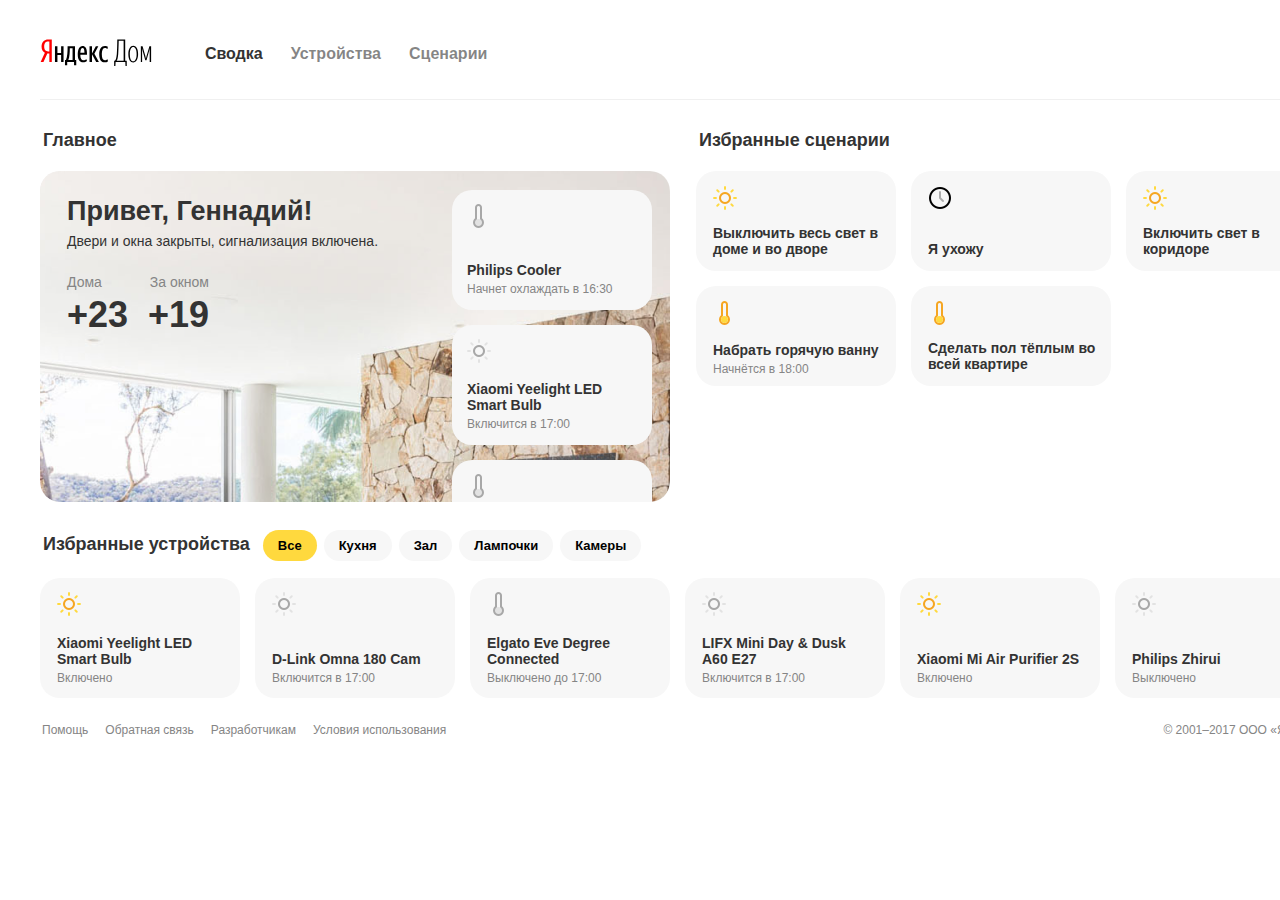
==== commit 9898289e: "разметка модалок. стилизация. поведение, js, pixel perfect" ====
--- a/index.html
+++ b/index.html
@@ -8,6 +8,7 @@
   <title>Яндекс дом</title>
 </head>
 <body>
+  <div class="popup-overlay"></div>
   <header class="main-header">
     <nav class="site-navigation">
       <ul class="site-navigation__list">
@@ -40,11 +41,11 @@
         <div class="left-side">
           <h3 class="greeting-message">Привет, Геннадий!</h3>
           <p class="current-state__text general-state">Двери и окна закрыты, сигнализация включена.</p>
-          <div class="temperature">
+          <div class="temperature rain">
             <h3 class="temperature__header">Дома</h3>
-            <p class="temperature__text">+23</p>
             <h3 class="temperature__header">За окном</h3>
-            <p class="temperature__text">+19</p>          
+			<p class="temperature__text">+23</p>
+            <p class="temperature__text">+19</p>
           </div>
         </div>  
         <ul class="current-state__list schedule">
@@ -110,7 +111,7 @@
             <p class="favorites__item-text item-text">Начнётся в 18:00</p> 
           </div>
         </li>
-        <li class="favorites__item item-block">
+        <li class="favorites__item item-block wrm-flr">
           <div class="favorites__icon icon temperature-on"></div>
           <div class="item-container">
             <h3 class="favorites__item-header item-header">Сделать пол тёплым во всей квартире</h3>
@@ -143,7 +144,7 @@
         </nav>
       </div>
       <ul class="features__list">
-        <li class="features__item item-block">
+        <li class="features__item item-block xmi-bulb">
           <div class="features__icon icon light-on"></div>
           <div class="item-container">
             <h3 class="features__item-header item-header">Xiaomi Yeelight LED Smart Bulb</h3>
@@ -157,7 +158,7 @@
             <p class="features__item-text item-text">Включится в 17:00</p> 
           </div>  
         </li>
-        <li class="features__item item-block">
+        <li class="features__item item-block eve-deg">
           <div class="features__icon icon temperature-off"></div>
           <div class="item-container">
             <h3 class="features__item-header item-header">Elgato Eve Degree Connected</h3>
@@ -179,10 +180,10 @@
           </div>
         </li>
         <li class="features__item item-block">
-          <div class="features__icon icon light-on"></div>
-          <div class="item-container">
-            <h3 class="features__item-header item-header">Xiaomi Mi Air Purifier 2S</h3>
-            <p class="features__item-text item-text">Включено</p> 
+          <div class="features__icon icon light-off"></div>
+          <div class="item-container">
+            <h3 class="features__item-header item-header">Philips Zhirui</h3>
+            <p class="features__item-text item-text">Выключено</p> 
           </div>
         </li>
         <li class="features__item item-block">
@@ -196,19 +197,18 @@
     </section>
 <!-- ======================== popups ============================ -->	
 
-	<section class="popup cooler">
+	<section class="popup eve-deg-popup">
 	  <form class="popup__form">
 		<div class="popup-container">
-		  <div class="popup-header">
+		  <div class="popup-header-container temp-on-container">
 	        <h2 class="popup__header">Elgato Eve Degree Connected</h2>
-	        <!--<p class="popup__text popup-status">Включено</p>-->
-		    <p class="popup__text popup-value">+23</p>
-			<div class="popup-icon"></div>
+	        <p class="popup__text popup-value">+23</p>
 		  </div>
+		  <p class="popup__text popup-status">Включено</p>
 	      <ul class="popup__list">
 	        <li class="popup__item">
-			  <input type="radio" class="popup__input visually-hidden" id="manual" name="popup" checked>
-	   	      <label class="popup__label" for="manual">Вручную</label>
+			  <input type="radio" class="popup__input visually-hidden" id="manual-temp" name="popup" checked>
+	   	      <label class="popup__label" for="manual-temp">Вручную</label>
 		    </li>
 	        <li class="popup__item">
 		      <input type="radio" class="popup__input visually-hidden" id="cold" name="popup">
@@ -230,8 +230,78 @@
 	      </div>
 		</div>
 		<div class="popup-buttons-container">
-		  <input type="submit" class="popup__button popup-submit-button" value="Применить">
-		  <input type="button" class="popup__button popup-close-button" value="Закрыть">
+		  <label class="popup__btn-label">
+		    <input type="submit" class="popup__button popup-submit-button" value="Применить" >
+		  </label>
+		  <label class="popup__btn-label">
+		    <input type="button" class="popup__button popup-close-button" value="Закрыть">
+		  </label>
+		</div>
+	  </form>	
+	</section>
+	
+    <section class="popup xmi-bulb-popup">
+	  <form class="popup__form">
+		<div class="popup-container">
+		  <div class="popup-header-container light-on-container">
+	        <h2 class="popup__header">Xiaomi Yeelight LED Smart Bulb</h2>
+	        <p class="popup__text popup-value"></p>
+		  </div>
+		  <p class="popup__text popup-status">Включится в 17:00</p>
+	      <ul class="popup__list">
+	        <li class="popup__item">
+			  <input type="radio" class="popup__input visually-hidden" id="manual-light" name="popup" checked>
+	   	      <label class="popup__label" for="manual-light">Вручную</label>
+		    </li>
+	        <li class="popup__item">
+		      <input type="radio" class="popup__input visually-hidden" id="day-light" name="popup">
+			  <label class="popup__label" for="day-light">Дневной свет</label>
+		    </li>
+	        <li class="popup__item">
+		      <input type="radio" class="popup__input visually-hidden" id="evenig-light" name="popup">
+			  <label class="popup__label" for="evenig-light">Вечерний свет</label>
+		    </li>
+	        <li class="popup__item">
+		      <input type="radio" class="popup__input visually-hidden" id="sunrise" name="popup">
+			  <label class="popup__label" for="sunrise">Рассвет</label>
+		    </li>		
+	      </ul>
+	      <div class="popup__value-block light-value-block">
+		    <p class="value-block popup-min light-value-min"></p>
+		    <div class="value-block__pin"></div>
+		    <p class="value-block popup-max light-value-max"></p>
+	      </div>
+		</div>
+		<div class="popup-buttons-container">
+		  <label class="popup__btn-label">
+		    <input type="submit" class="popup__button popup-submit-button" value="Применить" >
+		  </label>
+		  <label class="popup__btn-label">
+		    <input type="button" class="popup__button popup-close-button" value="Закрыть">
+		  </label>
+		</div>
+	  </form>	
+	</section>
+	
+	<section class="popup wrm-flr-popup">
+	  <form class="popup__form">
+		<div class="popup-container wrm-flr-popup-container">
+		  <div class="popup-header-container wrm-flr-container temp-on-container">
+	        <h2 class="popup__header">Xiaomi Warm Floor</h2>
+	        <p class="popup__text popup-value">+23</p>
+		  </div>
+		  <p class="popup__text popup-status">Включено</p>
+	      <div class="wrm-flr-block">
+		    <p class="wrm-flr-value">+23</p>
+		  </div>
+		</div>
+		<div class="popup-buttons-container">
+		  <label class="popup__btn-label">
+		    <input type="submit" class="popup__button popup-submit-button" value="Применить" >
+		  </label>
+		  <label class="popup__btn-label">
+		    <input type="button" class="popup__button popup-close-button" value="Закрыть">
+		  </label>
 		</div>
 	  </form>	
 	</section>
@@ -254,5 +324,6 @@
     </ul>
     <p class="about-company">© 2001–2017  ООО «Яндекс»</p>
   </footer>
+  <script src="js/script.js"></script>
 </body>
 </html>--- a/css/style.css
+++ b/css/style.css
@@ -7,11 +7,13 @@
   font-size: 12px;
   line-height: 14px;
   color: #333;
-  box-sizing: border-box;
+  -webkit-box-sizing: border-box;
+          box-sizing: border-box;
 }
 
 *, *::before, *::after {
-  box-sizing: inherit;
+  -webkit-box-sizing: inherit;
+          box-sizing: inherit;
 }
 
 .visually-hidden {
@@ -24,12 +26,17 @@
 
 .main-header {
   padding-top: 32px;
-  padding-bottom: 33px; 
+  padding-bottom: 24px;
+  border-bottom: 1px solid #f0f0f0;
 }
 
 .site-navigation__list {
-  display: flex;
-  align-items: center;
+  display: -webkit-box;
+  display: -ms-flexbox;
+  display: flex;
+  -webkit-box-align: center;
+      -ms-flex-align: center;
+          align-items: center;
   padding: 0;
   margin: 0;
   list-style: none;
@@ -69,18 +76,22 @@
 /*==============main================*/
 
 .main-page {
-  display: flex;
-  flex-wrap: wrap;
-  padding-top: 29px;
+  display: -webkit-box;
+  display: -ms-flexbox;
+  display: flex;
+  -ms-flex-wrap: wrap;
+      flex-wrap: wrap;
+  padding-top: 30px;
 }
 
 .current-state {
   width: 630px;
-  margin-bottom: 29px;
+  margin-right: 26px;
+  margin-bottom: 24px;
 }
 
 .section-header {
-  padding: 0;
+  padding: 0 3px;
   margin: 0;
   margin-bottom: 20px;
   font-size: 18px;
@@ -88,62 +99,118 @@
   font-weight: bold;
 }
 
+.current-state__container {
+  display: -webkit-box;
+  display: -ms-flexbox;
+  display: flex;
+  -webkit-box-pack: justify;
+      -ms-flex-pack: justify;
+  justify-content: space-between;
+  height: 331px;
+  padding-top: 19px;
+  padding-left: 27px;
+  padding-right: 18px;
+  background-color: #eae7e3;
+  background-image: url(../img/main-background.png);
+  background-size: 100%;
+  background-repeat: no-repeat;
+  border-radius: 20px;
+}
+
+.left-side {
+  padding-top: 6px;
+}
+
+.greeting-message {
+  margin: 0;
+  margin-bottom: 6px;
+  font-size: 27px;
+  line-height: 31px;
+  font-weight: bold;
+}
+
+
+.current-state__text {
+  margin: 0;
+  margin-bottom: 25px;
+  font-size: 14px;
+  line-height: 16px;
+}
+
+.temperature {
+  position: relative;
+  display: -webkit-box;
+  display: -ms-flexbox;
+  display: flex;
+  -webkit-box-pack: justify;
+      -ms-flex-pack: justify;
+          justify-content: space-between;
+  -ms-flex-wrap: wrap;
+      flex-wrap: wrap;
+  width: 142px;
+}
+
+.temperature__header {
+  margin: 0;
+  margin-bottom: 4px;
+  font-size: 14px;
+  line-height: 16px;
+  font-weight: normal;
+  color: #858585;
+}
+
 .temperature__text {
+  margin: 0;
   font-size: 36px;
   line-height: 42px;
-}
-
-.current-state__container {
-  display: flex;
-  justify-content: space-between;
-  height: 331px;
-  padding-left: 20px;
-  padding-right: 25px;
-  margin-right: 26px;
-  background-color: #eae7e3;
-  background-image: url(../img/main-background.png);
-  background-size: auto 100%;
-  border-radius: 20px;
-}
-
-.greeting-message {
-  font-size: 27px;
-  line-height: 31px;
-  font-weight: bold;
-}
-
-.current-state__text {
-  font-size: 14px;
-  line-height: 16px;
-}
-
-.temperature {
-  display: flex;
-}
-
-.temperature__header {
-  font-size: 14px;
-  line-height: 16px;
-  color: #858585;
+  font-weight: bold;
+}
+
+.temperature:after {
+  position: absolute;
+  content: "";
+  width: 26px;
+  height: 26px;
+  right: -29px;
+  bottom: 8px;
+  background-repeat: no-repeat;
+}
+
+.rain:after {
+  background-image: url(../img/cloud-drizzle.png);
 }
 
 .item-block {
-  display: flex;
-  flex-direction: column;
-  justify-content: space-between;
+  display: -webkit-box;
+  display: -ms-flexbox;
+  display: flex;
+  -webkit-box-orient: vertical;
+  -webkit-box-direction: normal;
+      -ms-flex-direction: column;
+          flex-direction: column;
+  -webkit-box-pack: justify;
+      -ms-flex-pack: justify;
+          justify-content: space-between;
   background-color: #f7f7f7;
   border-radius: 20px;
 }
 
 .item-block:hover {
   background-color: #fff;
-  box-shadow: 0 2px 6px 0 rgba(197, 186, 186, 0.5);
+  -webkit-box-shadow: 0 2px 6px 0 rgba(197, 186, 186, 0.5);
+          box-shadow: 0 2px 6px 0 rgba(197, 186, 186, 0.5);
   cursor: pointer;
 }
 
 .schedule {
+  padding: 0;
+  margin: 0;
   overflow-y: scroll;
   overflow-x: hidden;
+}
+
+.schedule::-webkit-scrollbar {
+  width: 0;
 }
 
 .schedule__item {
@@ -195,28 +262,48 @@
 .item-text {
   padding: 0;
   margin: 0;
+  margin-top: 4px;
   color: #858585;
 }
 
 .features__header {
-  margin-right: 13px;
+  padding-top: 3px;
+  margin-right: 10px;
 }
 
 .features-container {
-  display: flex;
-  margin-bottom: 20px;
-  align-items: baseline;
+  display: -webkit-box;
+  display: -ms-flexbox;
+  display: flex;
+  margin-bottom: 3px;
+  -webkit-box-align: baseline;
+      -ms-flex-align: baseline;
+          align-items: baseline;
 }
 
 .favorites {
-	width: 645px;
+	width: 630px;
 }
 
 .favorites__list {
-  display: flex;
-  flex-wrap: wrap;
-  padding: 0;
-  margin: 0;
+  position: relative;
+  display: -webkit-box;
+  display: -ms-flexbox;
+  display: flex;
+  -ms-flex-wrap: wrap;
+      flex-wrap: wrap;
+  padding: 0;
+  margin: 0;
+}
+
+.favorites__list:before,
+.favorites__list:after {
+  content: "";
+  position: absolute;
+  width: ;
+  height:;
+  top: 0;
+  background-repeat: no-repeat;
 }
 
 .favorites__item {
@@ -226,16 +313,23 @@
   margin: 0;
   margin-right: 15px;
   margin-bottom: 15px;
-  padding: 14px;
+  padding: 15px;
+  padding-left: 17px;
+  padding-bottom: 10px;
+
+}
+
+.favorites__item:nth-child(3n) {
+  margin-right: 0;  
 }
 
 .features {
   padding-top: 5px;
-  padding-bottom: 3px;
-  overflow-x: scroll;
 }
 
 .features__navigation-list {
+  display: -webkit-box;
+  display: -ms-flexbox;
   display: flex;
   list-style: none;
   padding: 0;
@@ -245,7 +339,7 @@
 .features__navigation-item {
   padding: 0;
   margin: 0;
-  margin-right: 10px;
+  margin-right: 7px;
 }
 
 .features__navigation-item:last-child {
@@ -270,18 +364,28 @@
 } 
 
 .features__list {
-  display: flex;
-  padding: 0;
-  margin: 0;
+  display: -webkit-box;
+  display: -ms-flexbox;
+  display: flex;
+  width: 1326px;
+  padding: 0;
+  margin: 0;
+  overflow-x: scroll;
+}
+
+.features__list::-webkit-scrollbar  {
+  width: 0;
 }
 
 .features__item {
   width: 200px;
   height: 120px;
-  padding: 0;
   margin: 0;
   margin-right: 15px;
   padding: 14px;
+  padding-left: 17px;
+  padding-bottom: 13px;
+  flex-shrink: 0;
 }
 
 .features__item:last-child {
@@ -291,14 +395,23 @@
 /*==============footer================*/
 
 .footer {
-  display: flex;
-  justify-content: space-between;
-  align-items: center;
+  display: -webkit-box;
+  display: -ms-flexbox;
+  display: flex;
+  -webkit-box-pack: justify;
+      -ms-flex-pack: justify;
+          justify-content: space-between;
+  -webkit-box-align: center;
+      -ms-flex-align: center;
+          align-items: center;
+  padding: 0 2px;
   padding-top: 25px;
   padding-bottom: 27px;
 }
 
 .footer__list {
+  display: -webkit-box;
+  display: -ms-flexbox;
   display: flex;
   list-style: none;
   padding: 0;
@@ -308,7 +421,7 @@
 .footer__item {
   padding: 0;
   margin: 0;
-  margin-right: 15px;
+  margin-right: 17px;
 }
 
 .footer__item:last-child {
@@ -328,62 +441,120 @@
 
 /*==============popup================*/
 
+@keyframes appearing {
+  0% {
+	transform:scaleY(0.8) scaleX(0.8);
+  }
+  100% {
+    transform:scasleY(1) scaleX(1);
+  }
+}
+
+.popup-overlay {
+  display: none;
+  position: fixed;
+  top: 0;
+  left: 0;
+  height: 100%;
+  width: 100%;
+  z-index: 9;
+  background-color: rgba(51, 51, 51, 0.5);
+}
+
+.popup-overlay-show {
+  display: block;
+}
+
+.popup {
+  display: none;
+  position: fixed;
+  top: 50%;
+  left: 50%;
+  z-index: 15;
+  margin-top: -260px;
+  margin-left: -315px;
+}
+
+.popup-show {
+  display: block;	
+  animation-name: appearing;
+  animation-duration: 0.4s;
+  animation-timing-function: ease;
+}
+
 .popup-container {
   width: 630px;
-  height: 238px;
   padding: 25px;
+  padding-top: 23px;
   margin-bottom: 20px;
   background-color: #fff;
   border-radius: 20px;
 }
 
-.popup-header {
+.popup-header-container {
+  display: flex;
+  justify-content: space-between;
+  padding-right: 45px;
+  background-repeat: no-repeat;
+  background-position: right top;
+  background-size: 40px 44px;
+}
+
+.temp-on-container {
+  background-image: url(../img/temperature-on-big.png);
+}
+
+.light-on-container {
+  background-image: url(../img/light-on-big.png);
+}
 	
-}
-
 .popup__header {
   margin: 0;
   font-size: 27px;
-  line-height: 31px;
+  line-height: 50px;
   font-weight: bold;
 }
 
 .popup-status {
   margin: 0;
+  margin-bottom: 18px;
   font-size: 14px;
   line-height: 16px;
+  transform: translateY(-9px);
 }
 
 .popup-value {
   margin: 0;
   font-size: 36px;
-  line-height: 42px;
+  line-height: 48px;
   font-weight: bold;
 }
 
 .popup__list {
-  display: flex;
-  margin: 0;
-  margin-bottom: 25px;
+  display: -webkit-box;
+  display: -ms-flexbox;
+  display: flex;
+  margin: 0;
+  margin-bottom: 32px;
   padding: 0;
   list-style: none;
 }
 
 .popup__item {
   margin: 0;
-  margin-right: 10px;
+  margin-right: 12px;
   padding: 0;
 }
 
 .popup__item:last-child {
-  margin-right: 10px;  
+  margin-right: 0;  
 }
 
 .popup__label {
   padding-top: 7px;
   padding-bottom: 8px;
-  padding-left: 15px;
-  padding-right: 10px;
+  padding-left: 13px;
+  padding-right: 13px;
   font-size: 13px;
   line-height: 15px;
   font-weight: bold;
@@ -398,19 +569,30 @@
 
 .popup__value-block {
   position: relative;
-  display: flex;
-  justify-content: space-between;
+  display: -webkit-box;
+  display: -ms-flexbox;
+  display: flex;
+  -webkit-box-pack: justify;
+      -ms-flex-pack: justify;
+          justify-content: space-between;
   width: 580px;
   height: 60px;	
   padding-top: 21px;
   padding-bottom: 18px;
   padding-left: 20px;
   padding-right: 20px;
+  background-image: -webkit-gradient(linear, left top, right top, color-stop(2%, #068fff), color-stop(51%, #ffd800), to(#f76b1c));
+  background-image: -webkit-linear-gradient(left, #068fff 2%, #ffd800 51%, #f76b1c 100%);
+  background-image: -o-linear-gradient(left, #068fff 2%, #ffd800 51%, #f76b1c 100%);
   background-image: linear-gradient(90deg, #068fff 2%, #ffd800 51%, #f76b1c 100%);
   border-radius: 30px;
   overflow: hidden;
 }
 
+.light-value-block {
+  background-image: linear-gradient(85deg, #ffe682 2%, #ff9e00 98%);
+}
+
 .value-block {
   margin: 0;
   padding: 0;
@@ -420,22 +602,63 @@
   color: #fff;
 }
 
+.light-value-min,
+.light-value-max {
+  width: 36px;
+  height: 36px;
+  background-image: url(../img/light-white.png);
+  background-repeat: no-repeat;
+  transform: translateY(-9px);
+}
+	
 .value-block__pin {
   position: absolute;
   content: "";
   top: -4px;
-  right: 181px;
+  right: 177px;
   width: 68px;
   height: 68px;
   border: 4px solid #fff;
-  box-shadow: inset 0 0 0 3px rgba(51, 51, 51, 0.1);
+  -webkit-box-shadow: inset 0 0 0 3px rgba(51, 51, 51, 0.1);
+          box-shadow: inset 0 0 0 3px rgba(51, 51, 51, 0.1);
   border-radius: 50%;
   cursor: pointer;
 }
 
+.wrm-flr-block {
+  width: 221px;
+  height: 221px;
+  margin: 0 auto;
+  padding: 25px;
+  background-image: 
+    url(../img/warm-flr-orange.png),
+	url(../img/warm-flr-gray.png);
+  background-repeat: no-repeat;
+  background-position: 
+    bottom right, 
+	bottom right;
+}
+
+.wrm-flr-value {
+  width: 171px;
+  height: 170px;
+  margin: 0;
+  padding: 50px;
+  padding-left: 33px;
+  font-size: 66px;
+  line-height: 76px;
+  font-weight: bold;
+  border-radius: 50%;
+  box-shadow: 0px 4px 4px 0px rgba(51, 51, 51, 0.3);
+}
+
 .popup-buttons-container {
-  display: flex;
-  justify-content: space-between;
+  display: -webkit-box;
+  display: -ms-flexbox;
+  display: flex;
+  -webkit-box-pack: justify;
+      -ms-flex-pack: justify;
+          justify-content: space-between;
 }
 
 .popup__button {
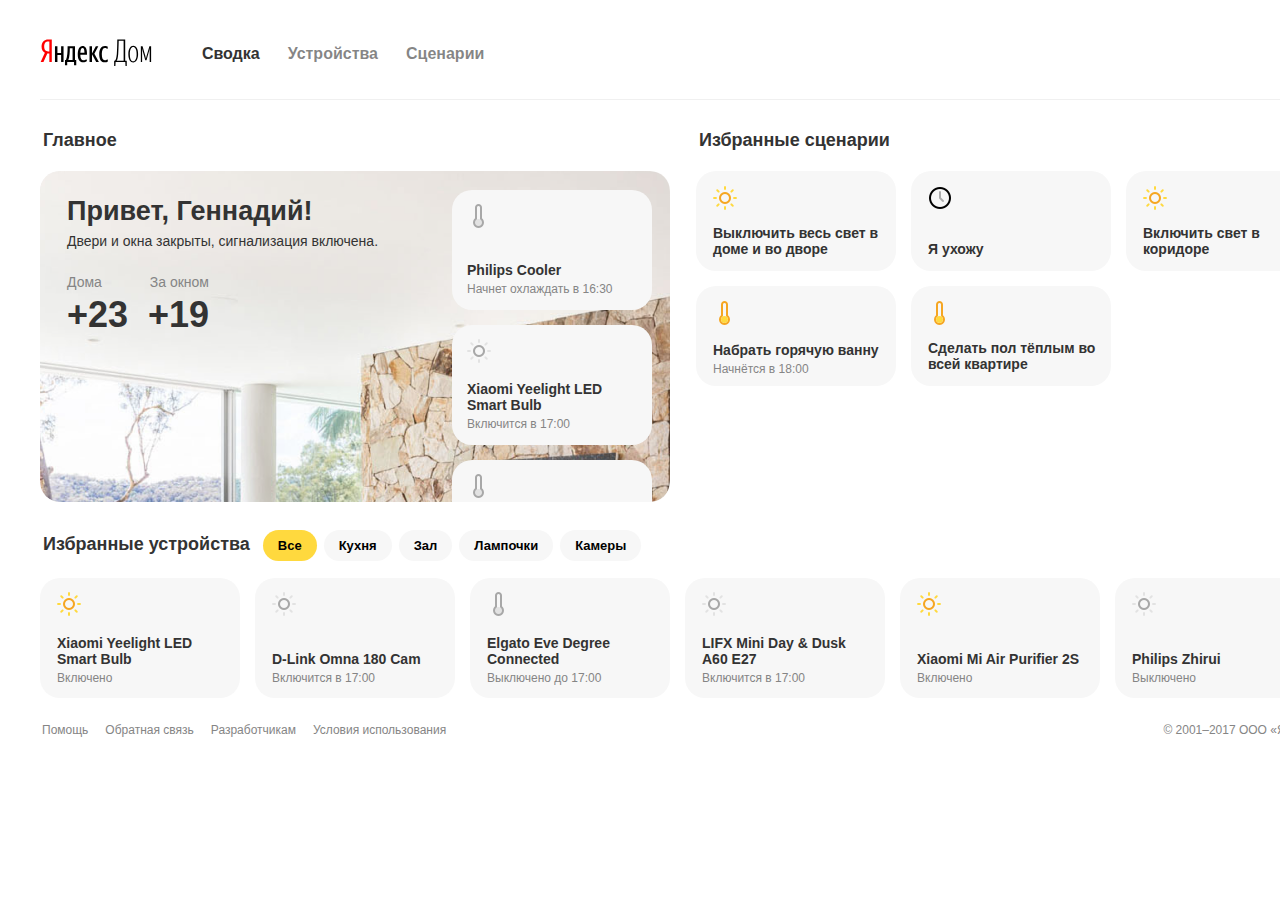
==== commit c26dba4c: "добавлены элементы управления списками" ====
--- a/index.html
+++ b/index.html
@@ -82,6 +82,18 @@
     </section>
     <section class="favorites">
       <h2 class="favorites__header section-header">Избранные сценарии</h2>
+	  <ul class="favorites-nav__list">
+	    <li class="favorites-nav__item">
+		  <a class="favorites-nav__link lst-ctrl prev-ctrl disable-ctrl">
+		    <span class="visually-hidden">Назад</span>
+		  </a>
+		</li>
+	    <li class="favorites-nav__item">
+		  <a class="favorites-nav__link lst-ctrl next-ctrl disable-ctrl">
+		    <span class="visually-hidden">Вперед</span>
+		  </a>
+		</li>		
+	  </ul>
       <ul class="favorites__list">
         <li class="favorites__item item-block">
           <div class="favorites__icon icon light-on"></div>
@@ -143,6 +155,18 @@
           </ul>
         </nav>
       </div>
+	  <ul class="features-nav__list">
+	    <li class="features-nav__item">
+		  <a class="features-nav__link lst-ctrl prev-ctrl disable-ctrl">
+		    <span class="visually-hidden">Назад</span>
+		  </a>
+		</li>
+	    <li class="features-nav__item">
+		  <a class="features-nav__link lst-ctrl next-ctrl">
+		    <span class="visually-hidden">Вперед</span>
+		  </a>
+		</li>		
+	  </ul>	  
       <ul class="features__list">
         <li class="features__item item-block xmi-bulb">
           <div class="features__icon icon light-on"></div>
--- a/css/style.css
+++ b/css/style.css
@@ -53,7 +53,7 @@
 }
 
 .site-logo {
-  margin-right: 52px;
+  margin-right: 49px;
 }
 
 .site-navigation__link {
@@ -203,6 +203,7 @@
 }
 
 .schedule {
+  position: relative;
   padding: 0;
   margin: 0;
   overflow-y: scroll;
@@ -211,6 +212,21 @@
 
 .schedule::-webkit-scrollbar {
   width: 0;
+}
+
+.schedule:after {
+  content: "";
+  position: absolute;
+  bottom: 14px;
+  left: 90px;
+  width: 16px;
+  height: 16px;
+  background-image: url(../img/schedule-ctrl-icon.png);
+  background-repeat: no-repeat;
+}
+
+.schedule:hover::after {
+  background: none;
 }
 
 .schedule__item {
@@ -282,8 +298,61 @@
 }
 
 .favorites {
-	width: 630px;
-}
+  position: relative;
+  width: 630px;
+}
+
+/*================ctrls==================*/
+
+
+.favorites-nav__list,
+.features-nav__list {
+  display: flex;
+  justify-content: flex-end;
+  content: "";
+  position: absolute;
+  top: 4px;
+  right: -5px;
+  padding: 0;
+  margin: 0;
+  list-style: none;
+}
+
+.features-nav__list {
+  top: 18px;
+  right: 35px;
+}
+
+.favorites-nav__item
+.features-nav__item {
+  padding: 0;
+  margin: 0;
+}
+
+.lst-ctrl {
+  display: block;
+  width: 11px;
+  height: 11px;
+  margin-right: 11px;
+  content: "";
+  border-left: 2px solid #333;
+  border-bottom: 2px solid #333;
+  cursor: pointer;
+}
+
+.prev-ctrl {
+  transform: rotate(45deg);
+}
+
+.next-ctrl {
+  transform: rotate(-135deg);
+}
+
+.disable-ctrl {
+  border-color: rgba(51, 51, 51, 0.3);
+}
+
+/*========================================*/
 
 .favorites__list {
   position: relative;
@@ -324,6 +393,7 @@
 }
 
 .features {
+  position: relative;
   padding-top: 5px;
 }
 
